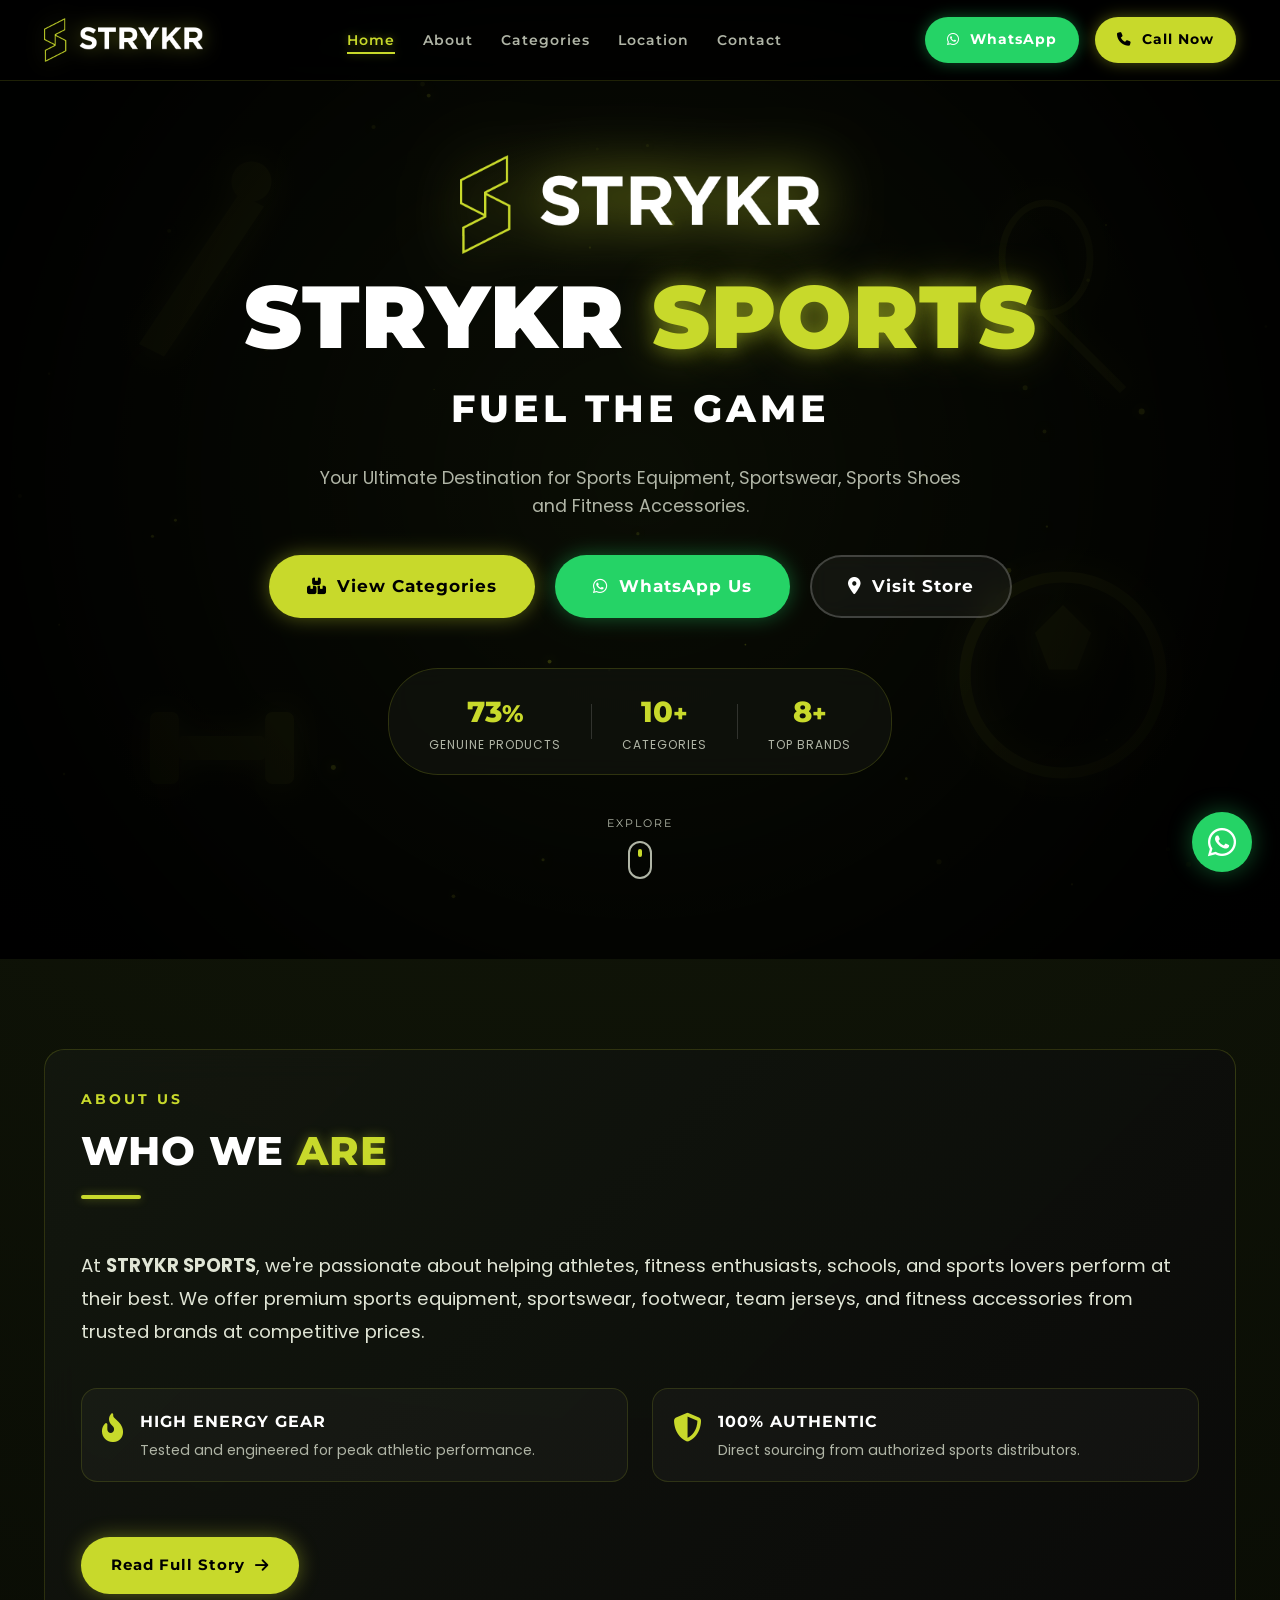
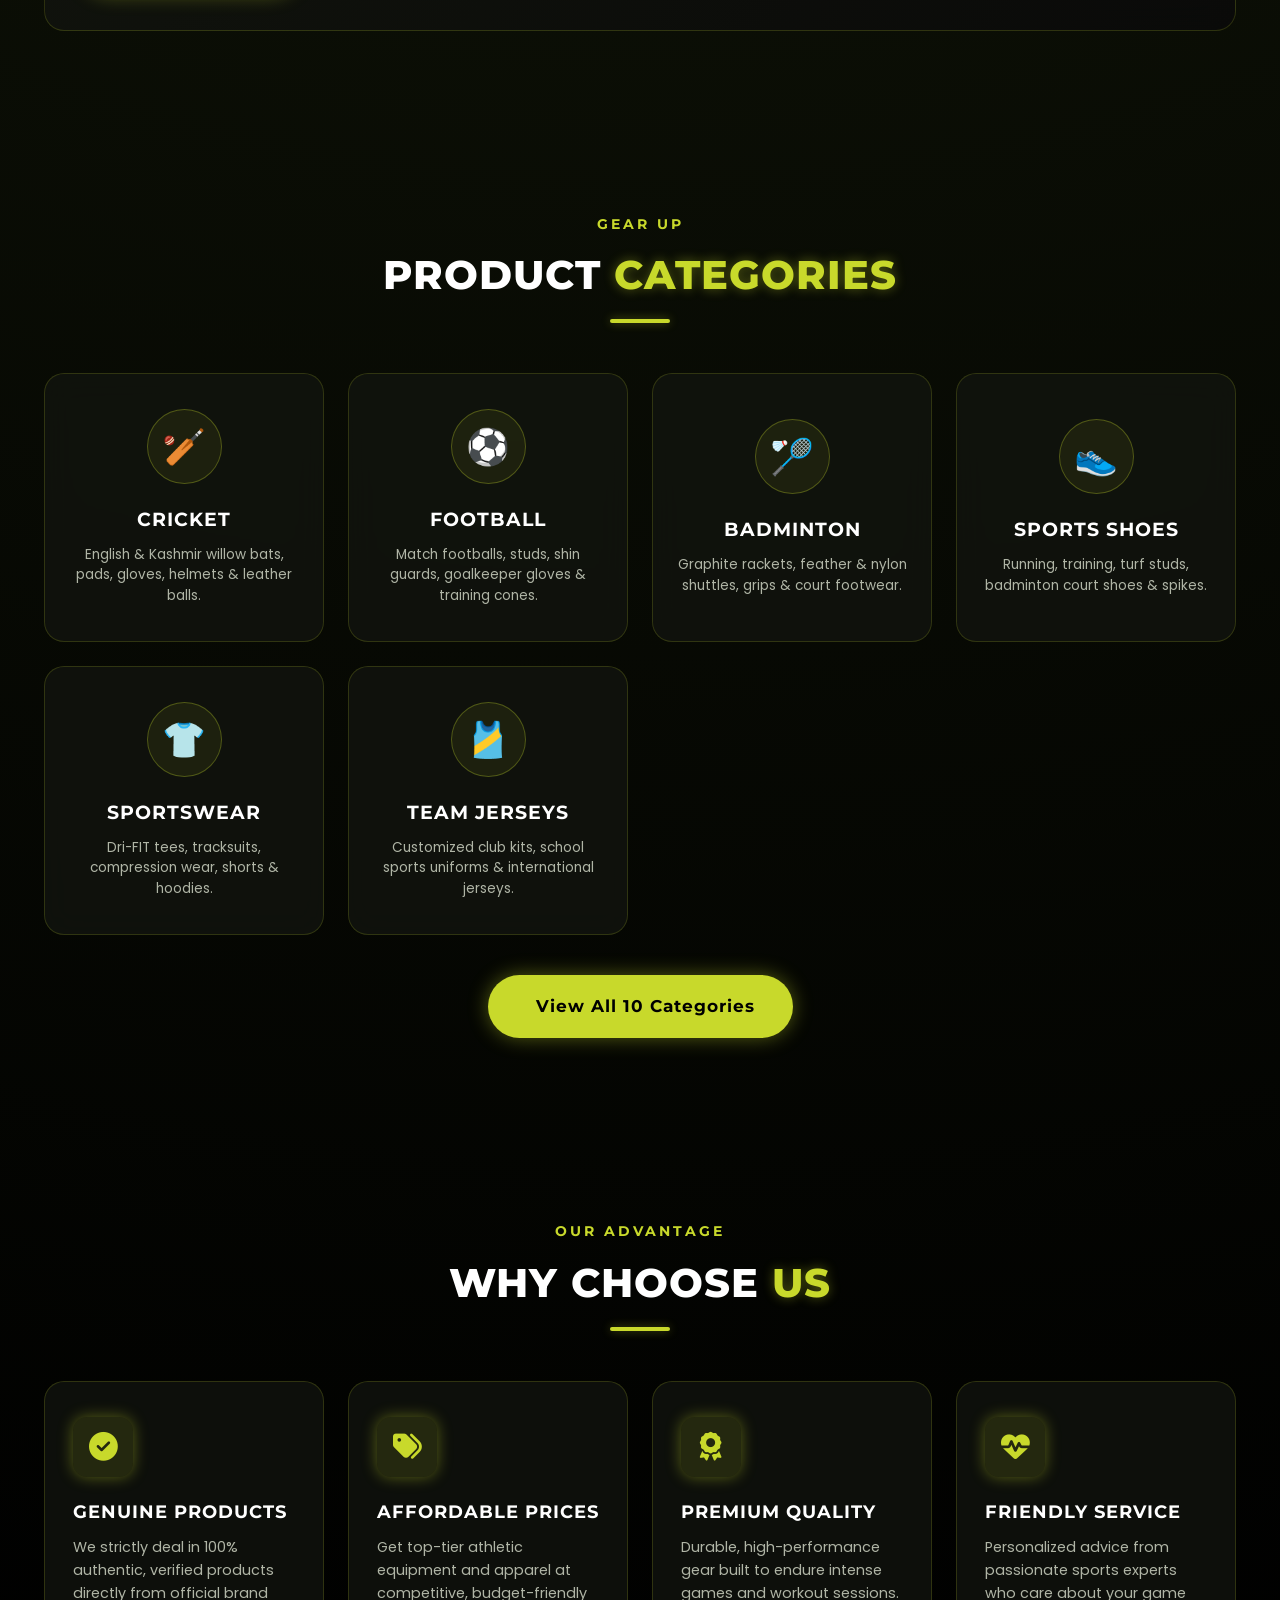
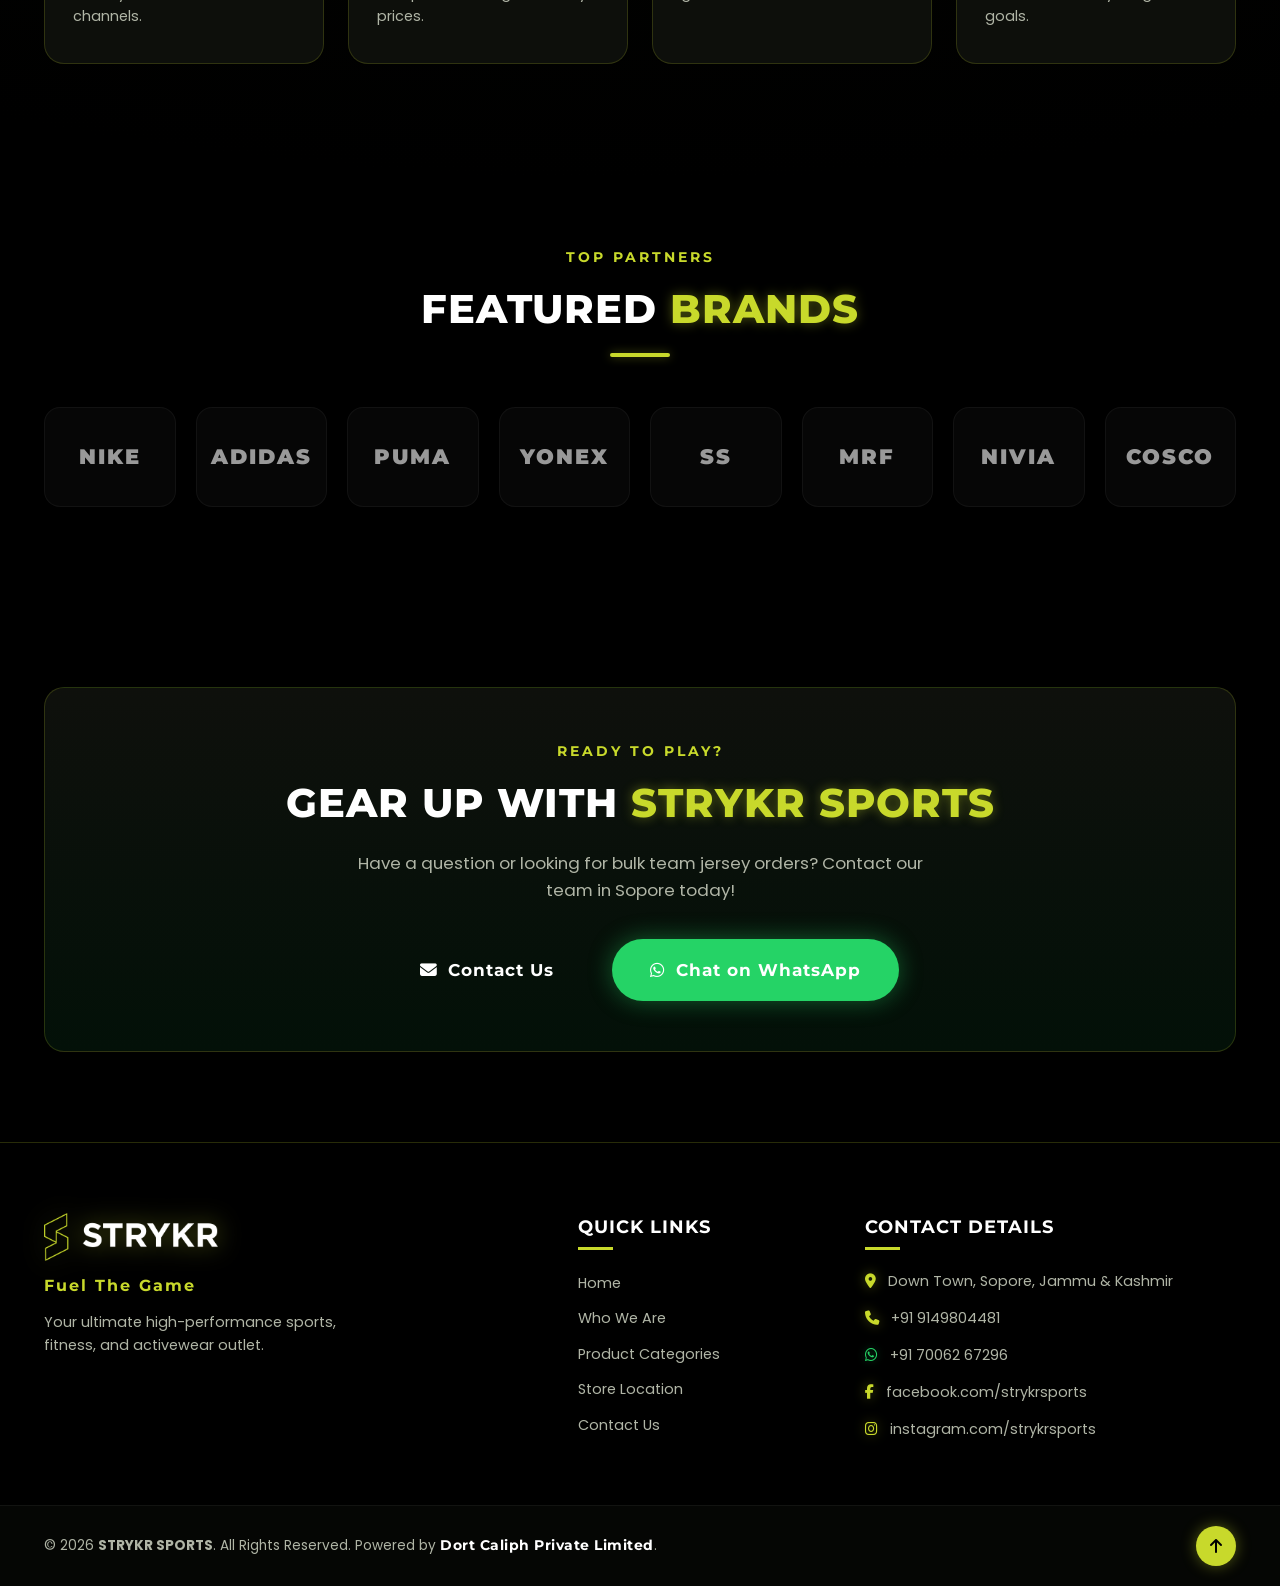
==== index.html @ 0ff59ff0 "Initial commit: STRYKR SPORTS website" ====
<!DOCTYPE html>
<html lang="en">

<head>
    <meta charset="UTF-8">
    <meta name="viewport" content="width=device-width, initial-scale=1.0">
    <title>STRYKR SPORTS Sopore Kashmir | Sports Equipment & Sportswear</title>

    <!-- SEO Meta Tags -->
    <meta name="description"
        content="Shop sports equipment, sportswear, shoes, team jerseys and fitness accessories at STRYKR SPORTS in Sopore, Kashmir. Quality products for every sport and fitness need.">
    <meta name="keywords"
        content="Sports Shop Sopore, Sports Equipment Sopore, Sports Shoes Sopore, Cricket Shop Sopore, Football Shop Sopore, Sportswear Sopore">
    <meta name="author" content="STRYKR SPORTS">
    <meta name="robots" content="index, follow">

    <!-- Favicon -->
    <link rel="icon" type="image/png" href="assets/icon.png">

    <!-- Open Graph / Social Media Meta Tags -->
    <meta property="og:title" content="STRYKR SPORTS | Fuel The Game">
    <meta property="og:description"
        content="Your Ultimate Destination for Sports Equipment, Sportswear, Sports Shoes and Fitness Accessories in Down Town, Sopore.">
    <meta property="og:type" content="website">
    <meta property="og:url" content="https://www.facebook.com/strykrsports">
    <meta property="og:image" content="assets/logo.png">

    <!-- Google Fonts: Montserrat (Gotham alternative) & Orbitron & Poppins -->
    <link rel="preconnect" href="https://fonts.googleapis.com">
    <link rel="preconnect" href="https://fonts.gstatic.com" crossorigin>
    <link
        href="https://fonts.googleapis.com/css2?family=Montserrat:wght@400;600;700;800;900&family=Orbitron:wght@400;600;700;800;900&family=Poppins:wght@300;400;500;600;700&display=swap"
        rel="stylesheet">

    <!-- FontAwesome for Icons -->
    <link rel="stylesheet" href="https://cdnjs.cloudflare.com/ajax/libs/font-awesome/6.4.0/css/all.min.css"
        integrity="sha512-iecdLmaskl7CVkqkXNQ/ZH/XLlvWZOJyj7Yy7tcenmpD1ypASozpmT/E0iPtmFIB46ZmdtAc9eNBvH0H/ZpiBw=="
        crossorigin="anonymous" referrerpolicy="no-referrer" />

    <!-- Stylesheet -->
    <link rel="stylesheet" href="style.css">
</head>

<body>

    <!-- Floating Canvas Background -->
    <canvas id="particleCanvas"></canvas>

    <!-- Header / Navigation -->
    <header class="glass-header" id="header">
        <div class="container header-container">
            <a href="index.html" class="nav-brand">
                <img src="assets/logo.png" alt="STRYKR SPORTS Logo" class="brand-logo-header-img">
            </a>

            <nav class="nav-menu" id="navMenu">
                <ul class="nav-list">
                    <li><a href="index.html" class="nav-link active">Home</a></li>
                    <li><a href="about.html" class="nav-link">About</a></li>
                    <li><a href="categories.html" class="nav-link">Categories</a></li>
                    <li><a href="location.html" class="nav-link">Location</a></li>
                    <li><a href="contact.html" class="nav-link">Contact</a></li>
                </ul>
            </nav>

            <div class="header-actions">
                <a href="https://wa.me/917006267296" target="_blank" rel="noopener noreferrer"
                    class="btn btn-whatsapp-sm btn-header-cta">
                    <i class="fa-brands fa-whatsapp"></i> WhatsApp
                </a>
                <a href="tel:+919149804481" class="btn btn-neon-sm btn-header-cta">
                    <i class="fa-solid fa-phone"></i> Call Now
                </a>
                <button class="hamburger" id="hamburger" aria-label="Toggle Navigation Menu">
                    <span></span>
                    <span></span>
                    <span></span>
                </button>
            </div>
        </div>
    </header>

    <main>
        <!-- 1. HERO SECTION -->
        <section id="hero" class="hero-section">
            <!-- Overlay & Silhouette Background -->
            <div class="hero-overlay"></div>
            <div class="hero-bg-silhouettes">
                <div class="silhouette cricket-silhouette" title="Cricket"></div>
                <div class="silhouette football-silhouette" title="Football"></div>
                <div class="silhouette badminton-silhouette" title="Badminton"></div>
                <div class="silhouette fitness-silhouette" title="Fitness"></div>
            </div>

            <div class="container hero-container">
                <!-- <div class="hero-badge-wrapper fade-up">
                    <span class="badge-coming-soon">
                        <span class="pulse-dot"></span> COMING SOON
                    </span>
                </div> -->

                <!-- Display Large Official Logo in Hero -->
                <div class="hero-logo-box fade-up">
                    <img src="assets/logo.png" alt="STRYKR SPORTS Official Logo" class="hero-brand-logo-img">
                </div>

                <h1 class="hero-title fade-up">
                    STRYKR <span class="neon-glow-text">SPORTS</span>
                </h1>

                <p class="hero-subheading fade-up">Fuel The Game</p>

                <p class="hero-description fade-up">
                    Your Ultimate Destination for Sports Equipment, Sportswear, Sports Shoes and Fitness Accessories.
                </p>

                <div class="hero-buttons fade-up">
                    <a href="categories.html" class="btn btn-neon btn-lg">
                        <i class="fa-solid fa-boxes-stacked"></i> View Categories
                    </a>
                    <a href="https://wa.me/917006267296" target="_blank" rel="noopener noreferrer"
                        class="btn btn-whatsapp btn-lg">
                        <i class="fa-brands fa-whatsapp"></i> WhatsApp Us
                    </a>
                    <a href="location.html" class="btn btn-glass btn-lg">
                        <i class="fa-solid fa-location-dot"></i> Visit Store
                    </a>
                </div>

                <!-- Animated Metrics / Stats Counter -->
                <div class="hero-stats fade-up">
                    <div class="stat-item">
                        <span class="stat-number" data-target="100">0</span><span class="stat-plus">%</span>
                        <span class="stat-label">Genuine Products</span>
                    </div>
                    <div class="stat-divider"></div>
                    <div class="stat-item">
                        <span class="stat-number" data-target="10">0</span><span class="stat-plus">+</span>
                        <span class="stat-label">Categories</span>
                    </div>
                    <div class="stat-divider"></div>
                    <div class="stat-item">
                        <span class="stat-number" data-target="8">0</span><span class="stat-plus">+</span>
                        <span class="stat-label">Top Brands</span>
                    </div>
                </div>

                <a href="#about-preview" class="scroll-indicator" aria-label="Scroll Down">
                    <span class="scroll-text">EXPLORE</span>
                    <div class="mouse">
                        <div class="wheel"></div>
                    </div>
                </a>
            </div>
        </section>

        <!-- 2. ABOUT US PREVIEW -->
        <section id="about-preview" class="section about-section">
            <div class="container">
                <div class="glass-card about-card fade-up">
                    <div class="section-header">
                        <span class="section-subtitle">ABOUT US</span>
                        <h2 class="section-title">Who We <span class="accent-text">Are</span></h2>
                        <div class="title-line"></div>
                    </div>
                    <div class="about-content">
                        <p class="about-text">
                            At <strong>STRYKR SPORTS</strong>, we're passionate about helping athletes, fitness
                            enthusiasts, schools, and sports lovers perform at their best. We offer premium sports
                            equipment, sportswear, footwear, team jerseys, and fitness accessories from trusted brands
                            at competitive prices.
                        </p>
                        <div class="about-highlights">
                            <div class="highlight-box">
                                <i class="fa-solid fa-fire-flame-curved highlight-icon"></i>
                                <div>
                                    <h4>High Energy Gear</h4>
                                    <p>Tested and engineered for peak athletic performance.</p>
                                </div>
                            </div>
                            <div class="highlight-box">
                                <i class="fa-solid fa-shield-halved highlight-icon"></i>
                                <div>
                                    <h4>100% Authentic</h4>
                                    <p>Direct sourcing from authorized sports distributors.</p>
                                </div>
                            </div>
                        </div>

                        <div style="margin-top: 25px; text-align: left;">
                            <a href="about.html" class="btn btn-neon">
                                Read Full Story <i class="fa-solid fa-arrow-right"></i>
                            </a>
                        </div>
                    </div>
                </div>
            </div>
        </section>

        <!-- 3. PRODUCT CATEGORIES PREVIEW -->
        <section id="categories-preview" class="section categories-section">
            <div class="container">
                <div class="section-header center fade-up">
                    <span class="section-subtitle">GEAR UP</span>
                    <h2 class="section-title">Product <span class="accent-text">Categories</span></h2>
                    <div class="title-line center"></div>
                </div>

                <div class="categories-grid">
                    <!-- 1. Cricket -->
                    <a href="categories.html" class="glass-card category-card fade-up">
                        <div class="category-icon-wrapper">
                            <span class="category-emoji">🏏</span>
                        </div>
                        <h3 class="category-title">Cricket</h3>
                        <p class="category-desc">English & Kashmir willow bats, pads, gloves, helmets & leather balls.
                        </p>
                    </a>

                    <!-- 2. Football -->
                    <a href="categories.html" class="glass-card category-card fade-up">
                        <div class="category-icon-wrapper">
                            <span class="category-emoji">⚽</span>
                        </div>
                        <h3 class="category-title">Football</h3>
                        <p class="category-desc">Match footballs, studs, shin guards, goalkeeper gloves & training
                            cones.</p>
                    </a>

                    <!-- 3. Badminton -->
                    <a href="categories.html" class="glass-card category-card fade-up">
                        <div class="category-icon-wrapper">
                            <span class="category-emoji">🏸</span>
                        </div>
                        <h3 class="category-title">Badminton</h3>
                        <p class="category-desc">Graphite rackets, feather & nylon shuttles, grips & court footwear.</p>
                    </a>

                    <!-- 4. Sports Shoes -->
                    <a href="categories.html" class="glass-card category-card fade-up">
                        <div class="category-icon-wrapper">
                            <span class="category-emoji">👟</span>
                        </div>
                        <h3 class="category-title">Sports Shoes</h3>
                        <p class="category-desc">Running, training, turf studs, badminton court shoes & spikes.</p>
                    </a>

                    <!-- 5. Sportswear -->
                    <a href="categories.html" class="glass-card category-card fade-up">
                        <div class="category-icon-wrapper">
                            <span class="category-emoji">👕</span>
                        </div>
                        <h3 class="category-title">Sportswear</h3>
                        <p class="category-desc">Dri-FIT tees, tracksuits, compression wear, shorts & hoodies.</p>
                    </a>

                    <!-- 6. Team Jerseys -->
                    <a href="categories.html" class="glass-card category-card fade-up">
                        <div class="category-icon-wrapper">
                            <span class="category-emoji">🎽</span>
                        </div>
                        <h3 class="category-title">Team Jerseys</h3>
                        <p class="category-desc">Customized club kits, school sports uniforms & international jerseys.
                        </p>
                    </a>
                </div>

                <div style="text-align: center; margin-top: 40px;" class="fade-up">
                    <a href="categories.html" class="btn btn-neon btn-lg">
                        <i class="fa-solid fa-grid-2"></i> View All 10 Categories
                    </a>
                </div>
            </div>
        </section>

        <!-- 4. WHY CHOOSE US -->
        <section id="why-us" class="section why-us-section">
            <div class="container">
                <div class="section-header center fade-up">
                    <span class="section-subtitle">OUR ADVANTAGE</span>
                    <h2 class="section-title">Why Choose <span class="accent-text">Us</span></h2>
                    <div class="title-line center"></div>
                </div>

                <div class="why-grid">
                    <!-- Card 1 -->
                    <div class="glass-card why-card fade-up">
                        <div class="why-icon-box">
                            <i class="fa-solid fa-circle-check"></i>
                        </div>
                        <h3 class="why-title">Genuine Products</h3>
                        <p class="why-desc">We strictly deal in 100% authentic, verified products directly from official
                            brand channels.</p>
                    </div>

                    <!-- Card 2 -->
                    <div class="glass-card why-card fade-up">
                        <div class="why-icon-box">
                            <i class="fa-solid fa-tags"></i>
                        </div>
                        <h3 class="why-title">Affordable Prices</h3>
                        <p class="why-desc">Get top-tier athletic equipment and apparel at competitive, budget-friendly
                            prices.</p>
                    </div>

                    <!-- Card 3 -->
                    <div class="glass-card why-card fade-up">
                        <div class="why-icon-box">
                            <i class="fa-solid fa-award"></i>
                        </div>
                        <h3 class="why-title">Premium Quality</h3>
                        <p class="why-desc">Durable, high-performance gear built to endure intense games and workout
                            sessions.</p>
                    </div>

                    <!-- Card 4 -->
                    <div class="glass-card why-card fade-up">
                        <div class="why-icon-box">
                            <i class="fa-solid fa-heart-pulse"></i>
                        </div>
                        <h3 class="why-title">Friendly Service</h3>
                        <p class="why-desc">Personalized advice from passionate sports experts who care about your game
                            goals.</p>
                    </div>
                </div>
            </div>
        </section>

        <!-- 5. FEATURED BRANDS -->
        <section id="brands" class="section brands-section">
            <div class="container">
                <div class="section-header center fade-up">
                    <span class="section-subtitle">TOP PARTNERS</span>
                    <h2 class="section-title">Featured <span class="accent-text">Brands</span></h2>
                    <div class="title-line center"></div>
                </div>

                <div class="brands-grid fade-up">
                    <div class="brand-item" title="Nike"><span class="brand-name-text">NIKE</span></div>
                    <div class="brand-item" title="Adidas"><span class="brand-name-text">ADIDAS</span></div>
                    <div class="brand-item" title="Puma"><span class="brand-name-text">PUMA</span></div>
                    <div class="brand-item" title="Yonex"><span class="brand-name-text">YONEX</span></div>
                    <div class="brand-item" title="SS Cricket"><span class="brand-name-text">SS</span></div>
                    <div class="brand-item" title="MRF"><span class="brand-name-text">MRF</span></div>
                    <div class="brand-item" title="Nivia"><span class="brand-name-text">NIVIA</span></div>
                    <div class="brand-item" title="Cosco"><span class="brand-name-text">COSCO</span></div>
                </div>
            </div>
        </section>

        <!-- CTA BANNER -->
        <section class="section cta-section">
            <div class="container">
                <div class="glass-card social-card center fade-up">
                    <span class="section-subtitle">READY TO PLAY?</span>
                    <h2 class="section-title">Gear Up With <span class="accent-text">STRYKR SPORTS</span></h2>
                    <p class="social-text">Have a question or looking for bulk team jersey orders? Contact our team in
                        Sopore today!</p>

                    <div class="social-btn-group">
                        <a href="contact.html" class="btn btn-neon-lg btn-lg">
                            <i class="fa-solid fa-envelope"></i> Contact Us
                        </a>
                        <a href="https://wa.me/917006267296" target="_blank" rel="noopener noreferrer"
                            class="btn btn-whatsapp-lg">
                            <i class="fa-brands fa-whatsapp"></i> Chat on WhatsApp
                        </a>
                    </div>
                </div>
            </div>
        </section>
    </main>

    <!-- Floating WhatsApp Widget Button -->
    <a href="https://wa.me/917006267296" target="_blank" rel="noopener noreferrer" class="whatsapp-float-btn"
        title="Chat on WhatsApp">
        <i class="fa-brands fa-whatsapp"></i>
        <span class="whatsapp-tooltip">Chat with us</span>
    </a>

    <!-- FOOTER -->
    <footer class="footer">
        <div class="container footer-container">
            <div class="footer-brand-col">
                <a href="index.html" class="footer-logo">
                    <img src="assets/logo.png" alt="STRYKR SPORTS Logo" class="brand-logo-footer-img">
                </a>
                <p class="footer-tagline">Fuel The Game</p>
                <p class="footer-desc">Your ultimate high-performance sports, fitness, and activewear outlet.
                </p>
            </div>

            <div class="footer-links-col">
                <h4 class="footer-heading">Quick Links</h4>
                <ul class="footer-links">
                    <li><a href="index.html">Home</a></li>
                    <li><a href="about.html">Who We Are</a></li>
                    <li><a href="categories.html">Product Categories</a></li>
                    <li><a href="location.html">Store Location</a></li>
                    <li><a href="contact.html">Contact Us</a></li>
                </ul>
            </div>

            <div class="footer-contact-col">
                <h4 class="footer-heading">Contact Details</h4>
                <ul class="footer-contact-list">
                    <li>
                        <i class="fa-solid fa-location-dot accent-text"></i>
                        <a href="https://www.google.com/maps/place/Strykr+Sports+Sopore/@34.2820489,74.4630497,17z"
                            target="_blank" rel="noopener noreferrer">Down Town, Sopore, Jammu & Kashmir</a>
                    </li>
                    <li>
                        <i class="fa-solid fa-phone accent-text"></i>
                        <a href="tel:+919149804481">+91 9149804481</a>
                    </li>
                    <li>
                        <i class="fa-brands fa-whatsapp whatsapp-icon-color"></i>
                        <a href="https://wa.me/917006267296" target="_blank" rel="noopener noreferrer">+91 70062
                            67296</a>
                    </li>
                    <li>
                        <i class="fa-brands fa-facebook-f accent-text"></i>
                        <a href="https://www.facebook.com/strykrsports" target="_blank"
                            rel="noopener noreferrer">facebook.com/strykrsports</a>
                    </li>
                    <li>
                        <i class="fa-brands fa-instagram accent-text"></i>
                        <a href="https://www.instagram.com/strykrsports/" target="_blank"
                            rel="noopener noreferrer">instagram.com/strykrsports</a>
                    </li>
                </ul>
            </div>
        </div>

        <div class="footer-bottom">
            <div class="container footer-bottom-container">
                <p>&copy; 2026 <strong>STRYKR SPORTS</strong>. All Rights Reserved. Powered by <span
                        class="powered-by-text">Dort Caliph Private Limited</span>.</p>
                <a href="#hero" class="back-to-top" aria-label="Back to top">
                    <i class="fa-solid fa-arrow-up"></i>
                </a>
            </div>
        </div>
    </footer>

    <!-- JavaScript File -->
    <script src="script.js"></script>
</body>

</html>
---- style.css ----
/* ==========================================================================
   STRYKR SPORTS - Main Stylesheet
   Color Palette:
   Primary: #000000 (Deep Dark)
   Accent: #C8D92B (High-Octane Neon Green)
   Secondary: #FFFFFF (Pure White)
   WhatsApp Accent: #25D366
   Typography: Gotham / Montserrat (Primary Headings & Display), Poppins (Body)
   ========================================================================== */

:root {
    --bg-primary: #000000;
    --bg-dark-alt: #0b0d09;
    --bg-card: rgba(18, 20, 15, 0.75);
    --bg-card-hover: rgba(28, 32, 22, 0.85);
    
    --neon-accent: #C8D92B;
    --neon-accent-hover: #d7e838;
    --neon-glow: rgba(200, 217, 43, 0.4);
    --neon-glow-strong: rgba(200, 217, 43, 0.8);
    
    --whatsapp-green: #25D366;
    --whatsapp-glow: rgba(37, 211, 102, 0.4);
    
    --text-light: #FFFFFF;
    --text-muted: #B0B5A6;
    --text-dark: #000000;
    
    --font-heading: 'Gotham', 'Montserrat', 'Orbitron', sans-serif;
    --font-body: 'Poppins', 'Montserrat', sans-serif;
    
    --border-glass: rgba(200, 217, 43, 0.18);
    --border-glass-hover: rgba(200, 217, 43, 0.5);
    
    --transition-fast: 0.25s cubic-bezier(0.4, 0, 0.2, 1);
    --transition-normal: 0.4s cubic-bezier(0.16, 1, 0.3, 1);
}

/* Base Resets */
*, *::before, *::after {
    box-sizing: border-box;
    margin: 0;
    padding: 0;
}

html {
    scroll-behavior: smooth;
    font-size: 16px;
    background-color: var(--bg-primary);
    color: var(--text-light);
    font-family: var(--font-body);
}

body {
    overflow-x: hidden;
    position: relative;
    background: radial-gradient(circle at 50% 0%, #151b0a 0%, #000000 70%);
    min-height: 100vh;
    line-height: 1.6;
}

/* Typography Utilities */
h1, h2, h3, h4, h5, h6 {
    font-family: var(--font-heading);
    letter-spacing: 1px;
    text-transform: uppercase;
}

a {
    color: inherit;
    text-decoration: none;
    transition: var(--transition-fast);
}

ul {
    list-style: none;
}

/* Custom Scrollbar */
::-webkit-scrollbar {
    width: 8px;
}
::-webkit-scrollbar-track {
    background: #000000;
}
::-webkit-scrollbar-thumb {
    background: var(--neon-accent);
    border-radius: 4px;
    box-shadow: 0 0 10px var(--neon-glow);
}

/* Floating Canvas */
#particleCanvas {
    position: fixed;
    top: 0;
    left: 0;
    width: 100vw;
    height: 100vh;
    pointer-events: none;
    z-index: 1;
    opacity: 0.6;
}

/* Preloader */
.preloader {
    position: fixed;
    top: 0;
    left: 0;
    width: 100%;
    height: 100%;
    background-color: #000000;
    display: flex;
    justify-content: center;
    align-items: center;
    z-index: 9999;
    transition: opacity 0.6s ease, visibility 0.6s ease;
}
.preloader.hidden {
    opacity: 0;
    visibility: hidden;
}
.preloader-content {
    text-align: center;
    display: flex;
    flex-direction: column;
    align-items: center;
}
.preloader-logo-wrapper {
    position: relative;
    width: 90px;
    height: 90px;
    margin-bottom: 20px;
    display: flex;
    align-items: center;
    justify-content: center;
}
.brand-logo-img {
    width: 60px;
    height: 60px;
    animation: pulseLogo 1.5s infinite alternate;
}
.glow-ring {
    position: absolute;
    top: -10px;
    left: -10px;
    right: -10px;
    bottom: -10px;
    border: 2px solid var(--neon-accent);
    border-radius: 50%;
    box-shadow: 0 0 25px var(--neon-glow);
    animation: spinRing 4s linear infinite;
}
.preloader-title {
    font-family: var(--font-heading);
    font-size: 1.8rem;
    font-weight: 800;
    color: var(--text-light);
    letter-spacing: 3px;
}
.loading-bar {
    width: 180px;
    height: 4px;
    background: rgba(255, 255, 255, 0.1);
    border-radius: 2px;
    margin: 15px 0;
    overflow: hidden;
}
.loading-progress {
    width: 0%;
    height: 100%;
    background: var(--neon-accent);
    box-shadow: 0 0 10px var(--neon-glow);
    animation: fillProgress 1.5s ease-in-out forwards;
}
.preloader-tagline {
    font-family: var(--font-heading);
    font-size: 0.85rem;
    color: var(--neon-accent);
    letter-spacing: 4px;
}

@keyframes spinRing {
    100% { transform: rotate(360deg); }
}
@keyframes pulseLogo {
    0% { transform: scale(0.95); filter: drop-shadow(0 0 5px var(--neon-glow)); }
    100% { transform: scale(1.05); filter: drop-shadow(0 0 20px var(--neon-glow-strong)); }
}
@keyframes fillProgress {
    0% { width: 0%; }
    100% { width: 100%; }
}

/* Layout Container */
.container {
    width: 100%;
    max-width: 1240px;
    margin: 0 auto;
    padding: 0 24px;
}

/* Glassmorphism Card Style */
.glass-card {
    background: var(--bg-card);
    backdrop-filter: blur(16px);
    -webkit-backdrop-filter: blur(16px);
    border: 1px solid var(--border-glass);
    border-radius: 20px;
    padding: 36px;
    position: relative;
    overflow: hidden;
    transition: var(--transition-normal);
}
.glass-card:hover {
    border-color: var(--border-glass-hover);
    box-shadow: 0 10px 35px rgba(200, 217, 43, 0.15);
}

/* Section Common Styles */
.section {
    padding: 90px 0;
    position: relative;
    z-index: 2;
}

.section-header {
    margin-bottom: 50px;
}
.section-header.center {
    text-align: center;
}

.section-subtitle {
    font-family: var(--font-heading);
    font-size: 0.85rem;
    color: var(--neon-accent);
    letter-spacing: 3px;
    font-weight: 700;
    display: inline-block;
    margin-bottom: 8px;
}

.section-title {
    font-size: 2.5rem;
    font-weight: 800;
    color: var(--text-light);
}

.accent-text {
    color: var(--neon-accent);
    text-shadow: 0 0 12px var(--neon-glow);
}

.title-line {
    width: 60px;
    height: 4px;
    background: var(--neon-accent);
    box-shadow: 0 0 10px var(--neon-glow);
    margin-top: 12px;
    border-radius: 2px;
}
.title-line.center {
    margin-left: auto;
    margin-right: auto;
}

/* MULTI-PAGE INNER BANNER HEADER */
.page-banner {
    position: relative;
    padding-top: 150px;
    padding-bottom: 70px;
    text-align: center;
    background: radial-gradient(circle at 50% 30%, rgba(200, 217, 43, 0.12) 0%, rgba(0, 0, 0, 0.95) 75%);
    border-bottom: 1px solid rgba(200, 217, 43, 0.15);
    z-index: 2;
}
.page-banner-subtitle {
    font-family: var(--font-heading);
    font-size: 0.85rem;
    color: var(--neon-accent);
    letter-spacing: 3px;
    font-weight: 700;
    margin-bottom: 8px;
}
.page-banner-title {
    font-size: clamp(2.2rem, 5vw, 3.8rem);
    font-weight: 900;
    color: #FFFFFF;
    letter-spacing: 2px;
    margin-bottom: 15px;
}
.breadcrumb {
    display: flex;
    align-items: center;
    justify-content: center;
    gap: 10px;
    font-family: var(--font-heading);
    font-size: 0.85rem;
    color: var(--text-muted);
}
.breadcrumb a {
    color: var(--text-muted);
}
.breadcrumb a:hover {
    color: var(--neon-accent);
}
.breadcrumb span.current {
    color: var(--neon-accent);
    font-weight: 700;
}

/* Buttons System */
.btn {
    display: inline-flex;
    align-items: center;
    justify-content: center;
    gap: 10px;
    padding: 14px 28px;
    border-radius: 50px;
    font-family: var(--font-heading);
    font-size: 0.95rem;
    font-weight: 700;
    letter-spacing: 1px;
    cursor: pointer;
    transition: var(--transition-normal);
    border: 2px solid transparent;
}

.btn-neon {
    background-color: var(--neon-accent);
    color: var(--text-dark);
    box-shadow: 0 0 20px var(--neon-glow);
}
.btn-neon:hover {
    background-color: var(--neon-accent-hover);
    transform: translateY(-3px) scale(1.02);
    box-shadow: 0 0 30px var(--neon-glow-strong);
    color: var(--text-dark);
}

.btn-neon-sm {
    padding: 10px 20px;
    font-size: 0.85rem;
    background-color: var(--neon-accent);
    color: var(--text-dark);
    box-shadow: 0 0 15px var(--neon-glow);
}
.btn-neon-sm:hover {
    transform: translateY(-2px);
    box-shadow: 0 0 22px var(--neon-glow-strong);
}

.btn-glass {
    background: rgba(255, 255, 255, 0.05);
    border-color: rgba(255, 255, 255, 0.2);
    color: var(--text-light);
    backdrop-filter: blur(10px);
}
.btn-glass:hover {
    background: rgba(200, 217, 43, 0.15);
    border-color: var(--neon-accent);
    color: var(--neon-accent);
    transform: translateY(-3px);
    box-shadow: 0 0 20px var(--neon-glow);
}

/* WhatsApp Buttons */
.btn-whatsapp {
    background-color: var(--whatsapp-green);
    color: #FFFFFF;
    box-shadow: 0 0 20px var(--whatsapp-glow);
}
.btn-whatsapp:hover {
    background-color: #20bd5a;
    transform: translateY(-3px) scale(1.02);
    box-shadow: 0 0 30px rgba(37, 211, 102, 0.8);
    color: #FFFFFF;
}

.btn-whatsapp-sm {
    padding: 10px 20px;
    font-size: 0.85rem;
    background-color: var(--whatsapp-green);
    color: #FFFFFF;
    box-shadow: 0 0 15px var(--whatsapp-glow);
}
.btn-whatsapp-sm:hover {
    transform: translateY(-2px);
    box-shadow: 0 0 25px rgba(37, 211, 102, 0.8);
}

.btn-whatsapp-lg {
    padding: 16px 36px;
    font-size: 1.05rem;
    background-color: var(--whatsapp-green);
    color: #FFFFFF;
    box-shadow: 0 0 25px var(--whatsapp-glow);
    border-radius: 50px;
}
.btn-whatsapp-lg:hover {
    background-color: #20bd5a;
    transform: translateY(-4px) scale(1.02);
    box-shadow: 0 0 35px rgba(37, 211, 102, 0.85);
}

/* Facebook & Instagram Buttons */
.btn-facebook {
    background: #1877F2;
    color: #FFFFFF;
    box-shadow: 0 0 15px rgba(24, 119, 242, 0.4);
}
.btn-facebook:hover {
    background: #166fe5;
    transform: translateY(-3px);
    box-shadow: 0 0 25px rgba(24, 119, 242, 0.7);
}

.btn-facebook-lg {
    padding: 16px 36px;
    font-size: 1.05rem;
    background: #1877F2;
    color: #FFFFFF;
    box-shadow: 0 0 25px rgba(24, 119, 242, 0.5);
    border-radius: 50px;
}
.btn-facebook-lg:hover {
    background: #166fe5;
    transform: translateY(-4px) scale(1.02);
    box-shadow: 0 0 35px rgba(24, 119, 242, 0.8);
}

.btn-instagram {
    background: linear-gradient(45deg, #f09433 0%, #e6683c 25%, #dc2743 50%, #cc2366 75%, #bc1888 100%);
    color: #FFFFFF;
    box-shadow: 0 0 15px rgba(220, 39, 67, 0.4);
}
.btn-instagram:hover {
    transform: translateY(-3px);
    box-shadow: 0 0 25px rgba(220, 39, 67, 0.75);
}

.btn-instagram-lg {
    padding: 16px 36px;
    font-size: 1.05rem;
    background: linear-gradient(45deg, #f09433 0%, #e6683c 25%, #dc2743 50%, #cc2366 75%, #bc1888 100%);
    color: #FFFFFF;
    box-shadow: 0 0 25px rgba(220, 39, 67, 0.5);
    border-radius: 50px;
}
.btn-instagram-lg:hover {
    transform: translateY(-4px) scale(1.02);
    box-shadow: 0 0 35px rgba(220, 39, 67, 0.85);
}

.social-btn-group {
    display: flex;
    gap: 20px;
    justify-content: center;
    flex-wrap: wrap;
}

.btn-lg {
    padding: 16px 36px;
    font-size: 1.05rem;
}

/* Floating WhatsApp Widget Button */
.whatsapp-float-btn {
    position: fixed;
    bottom: 28px;
    right: 28px;
    width: 60px;
    height: 60px;
    background-color: var(--whatsapp-green);
    color: #FFFFFF;
    border-radius: 50%;
    display: flex;
    align-items: center;
    justify-content: center;
    font-size: 2rem;
    z-index: 999;
    box-shadow: 0 0 25px var(--whatsapp-glow);
    transition: var(--transition-normal);
}
.whatsapp-float-btn:hover {
    transform: scale(1.1) translateY(-4px);
    box-shadow: 0 0 35px rgba(37, 211, 102, 0.9);
}

.whatsapp-tooltip {
    position: absolute;
    right: 70px;
    background: rgba(0, 0, 0, 0.85);
    color: #FFFFFF;
    padding: 6px 14px;
    border-radius: 20px;
    font-size: 0.8rem;
    font-family: var(--font-heading);
    white-space: nowrap;
    border: 1px solid var(--whatsapp-green);
    opacity: 0;
    pointer-events: none;
    transition: var(--transition-fast);
}
.whatsapp-float-btn:hover .whatsapp-tooltip {
    opacity: 1;
}

/* HEADER & NAV */
.glass-header {
    position: fixed;
    top: 0;
    left: 0;
    width: 100%;
    z-index: 1000;
    background: rgba(0, 0, 0, 0.7);
    backdrop-filter: blur(20px);
    -webkit-backdrop-filter: blur(20px);
    border-bottom: 1px solid rgba(200, 217, 43, 0.15);
    transition: var(--transition-fast);
}

.header-container {
    display: flex;
    justify-content: space-between;
    align-items: center;
    height: 80px;
}

.nav-brand {
    display: flex;
    align-items: center;
}
.brand-logo-header-img {
    height: 44px;
    width: auto;
    filter: drop-shadow(0 0 10px var(--neon-glow));
    transition: var(--transition-fast);
}
.brand-logo-header-img:hover {
    filter: drop-shadow(0 0 18px var(--neon-glow-strong));
    transform: scale(1.03);
}

.nav-list {
    display: flex;
    gap: 28px;
}

.nav-link {
    font-family: var(--font-heading);
    font-size: 0.85rem;
    font-weight: 600;
    color: var(--text-muted);
    letter-spacing: 1px;
    position: relative;
    padding: 6px 0;
}
.nav-link:hover, .nav-link.active {
    color: var(--neon-accent);
    text-shadow: 0 0 8px var(--neon-glow);
}
.nav-link::after {
    content: '';
    position: absolute;
    bottom: 0;
    left: 0;
    width: 0%;
    height: 2px;
    background: var(--neon-accent);
    box-shadow: 0 0 8px var(--neon-glow);
    transition: var(--transition-fast);
}
.nav-link:hover::after, .nav-link.active::after {
    width: 100%;
}

.header-actions {
    display: flex;
    align-items: center;
    gap: 16px;
}

.hamburger {
    display: none;
    flex-direction: column;
    justify-content: space-between;
    width: 30px;
    height: 20px;
    background: transparent;
    border: none;
    cursor: pointer;
}
.hamburger span {
    width: 100%;
    height: 3px;
    background-color: var(--text-light);
    border-radius: 2px;
    transition: var(--transition-fast);
}
.hamburger.active span:nth-child(1) {
    transform: translateY(8px) rotate(45deg);
    background-color: var(--neon-accent);
}
.hamburger.active span:nth-child(2) {
    opacity: 0;
}
.hamburger.active span:nth-child(3) {
    transform: translateY(-9px) rotate(-45deg);
    background-color: var(--neon-accent);
}

/* 1. HERO SECTION (HOME PAGE) */
.hero-section {
    position: relative;
    min-height: 100vh;
    padding-top: 130px;
    padding-bottom: 80px;
    display: flex;
    align-items: center;
    justify-content: center;
    overflow: hidden;
    text-align: center;
}

.hero-overlay {
    position: absolute;
    top: 0;
    left: 0;
    width: 100%;
    height: 100%;
    background: radial-gradient(circle at center, rgba(0, 0, 0, 0.4) 0%, rgba(0, 0, 0, 0.95) 85%);
    z-index: 2;
}

/* Hero Silhouette Background Visuals */
.hero-bg-silhouettes {
    position: absolute;
    top: 0;
    left: 0;
    width: 100%;
    height: 100%;
    z-index: 1;
    opacity: 0.18;
    pointer-events: none;
}

.silhouette {
    position: absolute;
    background-repeat: no-repeat;
    background-size: contain;
    filter: drop-shadow(0 0 15px var(--neon-accent));
}

.cricket-silhouette {
    top: 15%;
    left: 5%;
    width: 250px;
    height: 250px;
    background-image: url("data:image/svg+xml,%3Csvg xmlns='http://www.w3.org/2000/svg' viewBox='0 0 100 100' fill='%23C8D92B'%3E%3Cpath d='M30,80 L70,20 L80,25 L40,85 Z'/%3E%3Ccircle cx='75' cy='15' r='8'/%3E%3C/svg%3E");
    animation: floatSlow 8s ease-in-out infinite alternate;
}

.football-silhouette {
    bottom: 15%;
    right: 6%;
    width: 280px;
    height: 280px;
    background-image: url("data:image/svg+xml,%3Csvg xmlns='http://www.w3.org/2000/svg' viewBox='0 0 100 100' fill='%23C8D92B'%3E%3Ccircle cx='50' cy='50' r='35' stroke='%23C8D92B' stroke-width='4' fill='none'/%3E%3Cpolygon points='50,25 60,35 55,48 45,48 40,35'/%3E%3C/svg%3E");
    animation: floatSlow 10s ease-in-out infinite alternate-reverse;
}

.badminton-silhouette {
    top: 20%;
    right: 8%;
    width: 220px;
    height: 220px;
    background-image: url("data:image/svg+xml,%3Csvg xmlns='http://www.w3.org/2000/svg' viewBox='0 0 100 100' fill='%23C8D92B'%3E%3Cellipse cx='40' cy='30' rx='20' ry='25' fill='none' stroke='%23C8D92B' stroke-width='3'/%3E%3Cline x1='40' y1='55' x2='75' y2='90' stroke='%23C8D92B' stroke-width='4'/%3E%3C/svg%3E");
    animation: floatSlow 9s ease-in-out infinite alternate;
}

.fitness-silhouette {
    bottom: 12%;
    left: 8%;
    width: 240px;
    height: 240px;
    background-image: url("data:image/svg+xml,%3Csvg xmlns='http://www.w3.org/2000/svg' viewBox='0 0 100 100' fill='%23C8D92B'%3E%3Crect x='20' y='45' width='12' height='30' rx='3'/%3E%3Crect x='68' y='45' width='12' height='30' rx='3'/%3E%3Crect x='32' y='55' width='36' height='10' rx='2'/%3E%3C/svg%3E");
    animation: floatSlow 7s ease-in-out infinite alternate-reverse;
}

@keyframes floatSlow {
    0% { transform: translateY(0px) rotate(0deg); }
    100% { transform: translateY(-20px) rotate(5deg); }
}

.hero-container {
    position: relative;
    z-index: 3;
    display: flex;
    flex-direction: column;
    align-items: center;
}

.badge-coming-soon {
    display: inline-flex;
    align-items: center;
    gap: 8px;
    padding: 8px 20px;
    background: rgba(200, 217, 43, 0.12);
    border: 1px solid var(--neon-accent);
    border-radius: 50px;
    color: var(--neon-accent);
    font-family: var(--font-heading);
    font-size: 0.8rem;
    font-weight: 700;
    letter-spacing: 2px;
    box-shadow: 0 0 20px var(--neon-glow);
}

.pulse-dot {
    width: 8px;
    height: 8px;
    background: var(--neon-accent);
    border-radius: 50%;
    box-shadow: 0 0 10px var(--neon-accent);
    animation: blinkDot 1.2s infinite;
}

@keyframes blinkDot {
    0%, 100% { opacity: 1; transform: scale(1); }
    50% { opacity: 0.3; transform: scale(0.7); }
}

.hero-logo-box {
    margin: 25px 0 15px;
    display: flex;
    align-items: center;
    justify-content: center;
    max-width: 360px;
    width: 90%;
}
.hero-brand-logo-img {
    width: 100%;
    height: auto;
    filter: drop-shadow(0 0 30px var(--neon-glow-strong));
    animation: floatSlow 5s ease-in-out infinite alternate;
}

.hero-title {
    font-size: clamp(2.8rem, 7vw, 5.5rem);
    font-weight: 900;
    line-height: 1.1;
    margin-bottom: 12px;
}

.neon-glow-text {
    color: var(--neon-accent);
    text-shadow: 0 0 20px var(--neon-glow), 0 0 40px var(--neon-glow);
}

.hero-subheading {
    font-family: var(--font-heading);
    font-size: clamp(1.4rem, 3.5vw, 2.4rem);
    font-weight: 800;
    color: #FFFFFF;
    letter-spacing: 4px;
    text-transform: uppercase;
    margin-bottom: 24px;
}

.hero-description {
    font-size: 1.1rem;
    color: var(--text-muted);
    max-width: 680px;
    margin: 0 auto 35px;
    font-weight: 400;
}

.hero-buttons {
    display: flex;
    gap: 20px;
    flex-wrap: wrap;
    justify-content: center;
    margin-bottom: 50px;
}

.hero-stats {
    display: flex;
    align-items: center;
    justify-content: center;
    gap: 30px;
    background: rgba(18, 20, 15, 0.7);
    border: 1px solid var(--border-glass);
    backdrop-filter: blur(12px);
    padding: 20px 40px;
    border-radius: 50px;
    margin-bottom: 40px;
}
.stat-item {
    text-align: center;
}
.stat-number {
    font-family: var(--font-heading);
    font-size: 1.8rem;
    font-weight: 800;
    color: var(--neon-accent);
}
.stat-plus {
    font-family: var(--font-heading);
    font-size: 1.5rem;
    font-weight: 800;
    color: var(--neon-accent);
}
.stat-label {
    display: block;
    font-size: 0.75rem;
    color: var(--text-muted);
    text-transform: uppercase;
    letter-spacing: 1px;
}
.stat-divider {
    width: 1px;
    height: 35px;
    background: rgba(255, 255, 255, 0.15);
}

/* Scroll Indicator */
.scroll-indicator {
    display: flex;
    flex-direction: column;
    align-items: center;
    gap: 8px;
    color: var(--text-muted);
    transition: var(--transition-fast);
}
.scroll-indicator:hover {
    color: var(--neon-accent);
}
.scroll-text {
    font-family: var(--font-heading);
    font-size: 0.7rem;
    letter-spacing: 2px;
}
.mouse {
    width: 24px;
    height: 38px;
    border: 2px solid var(--text-muted);
    border-radius: 12px;
    display: flex;
    justify-content: center;
    padding-top: 6px;
}
.scroll-indicator:hover .mouse {
    border-color: var(--neon-accent);
    box-shadow: 0 0 10px var(--neon-glow);
}
.wheel {
    width: 4px;
    height: 8px;
    background-color: var(--neon-accent);
    border-radius: 2px;
    animation: scrollWheel 1.5s infinite;
}

@keyframes scrollWheel {
    0% { transform: translateY(0); opacity: 1; }
    100% { transform: translateY(12px); opacity: 0; }
}

/* 2. ABOUT STRYKR SPORTS */
.about-card {
    background: linear-gradient(135deg, rgba(20, 24, 16, 0.85) 0%, rgba(10, 10, 10, 0.9) 100%);
}

.about-content {
    display: flex;
    flex-direction: column;
    gap: 30px;
}

.about-text {
    font-size: 1.15rem;
    line-height: 1.8;
    color: #E0E5D5;
}

.about-highlights {
    display: grid;
    grid-template-columns: repeat(auto-fit, minmax(280px, 1fr));
    gap: 24px;
    margin-top: 10px;
}

.highlight-box {
    display: flex;
    align-items: flex-start;
    gap: 16px;
    padding: 20px;
    background: rgba(255, 255, 255, 0.03);
    border: 1px solid rgba(200, 217, 43, 0.15);
    border-radius: 16px;
    transition: var(--transition-fast);
}
.highlight-box:hover {
    border-color: var(--neon-accent);
    background: rgba(200, 217, 43, 0.05);
}

.highlight-icon {
    font-size: 1.8rem;
    color: var(--neon-accent);
    margin-top: 4px;
}
.highlight-box h4 {
    font-size: 1rem;
    margin-bottom: 4px;
    color: #FFFFFF;
}
.highlight-box p {
    font-size: 0.88rem;
    color: var(--text-muted);
}

/* 3. PRODUCT CATEGORIES */
.categories-grid {
    display: grid;
    grid-template-columns: repeat(auto-fit, minmax(230px, 1fr));
    gap: 24px;
}

.category-card {
    text-align: center;
    display: flex;
    flex-direction: column;
    align-items: center;
    justify-content: center;
    padding: 35px 24px;
    cursor: pointer;
    background: rgba(18, 20, 15, 0.8);
    transition: transform 0.4s ease, border-color 0.4s ease, box-shadow 0.4s ease;
}
.category-card:hover {
    transform: translateY(-10px) scale(1.02);
    border-color: var(--neon-accent);
    box-shadow: 0 15px 30px rgba(200, 217, 43, 0.2);
}

.category-icon-wrapper {
    width: 75px;
    height: 75px;
    border-radius: 50%;
    background: rgba(200, 217, 43, 0.08);
    border: 1px solid rgba(200, 217, 43, 0.3);
    display: flex;
    align-items: center;
    justify-content: center;
    margin-bottom: 20px;
    transition: var(--transition-normal);
}
.category-card:hover .category-icon-wrapper {
    background: var(--neon-accent);
    box-shadow: 0 0 20px var(--neon-glow-strong);
    transform: rotate(10deg);
}

.category-emoji {
    font-size: 2.2rem;
}

.category-title {
    font-size: 1.2rem;
    font-weight: 700;
    margin-bottom: 10px;
    color: #FFFFFF;
    transition: var(--transition-fast);
}
.category-card:hover .category-title {
    color: var(--neon-accent);
}

.category-desc {
    font-size: 0.85rem;
    color: var(--text-muted);
    line-height: 1.5;
}

.category-badge {
    margin-top: 15px;
    font-family: var(--font-heading);
    font-size: 0.72rem;
    font-weight: 700;
    color: var(--neon-accent);
    letter-spacing: 1px;
    background: rgba(200, 217, 43, 0.1);
    padding: 4px 12px;
    border-radius: 20px;
    border: 1px solid rgba(200, 217, 43, 0.3);
}

.custom-banner-card {
    text-align: center;
    padding: 40px;
    background: linear-gradient(135deg, rgba(28, 35, 18, 0.9) 0%, rgba(10, 10, 10, 0.95) 100%);
    border: 1px solid var(--neon-accent);
    margin-top: 40px;
}

/* 4. WHY CHOOSE US */
.why-grid {
    display: grid;
    grid-template-columns: repeat(auto-fit, minmax(250px, 1fr));
    gap: 24px;
}

.why-card {
    padding: 35px 28px;
    transition: var(--transition-normal);
}
.why-card:hover {
    transform: translateY(-8px);
    border-color: var(--neon-accent);
}

.why-icon-box {
    width: 60px;
    height: 60px;
    border-radius: 14px;
    background: rgba(200, 217, 43, 0.12);
    display: flex;
    align-items: center;
    justify-content: center;
    font-size: 1.8rem;
    color: var(--neon-accent);
    margin-bottom: 20px;
    box-shadow: 0 0 15px var(--neon-glow);
}

.why-title {
    font-size: 1.15rem;
    font-weight: 700;
    margin-bottom: 10px;
}

.why-desc {
    font-size: 0.9rem;
    color: var(--text-muted);
    line-height: 1.6;
}

/* 5. FEATURED BRANDS */
.brands-grid {
    display: grid;
    grid-template-columns: repeat(auto-fit, minmax(130px, 1fr));
    gap: 20px;
}

.brand-item {
    background: rgba(18, 20, 15, 0.6);
    border: 1px solid rgba(255, 255, 255, 0.08);
    border-radius: 16px;
    height: 100px;
    display: flex;
    align-items: center;
    justify-content: center;
    transition: var(--transition-normal);
    filter: grayscale(100%);
    opacity: 0.6;
    cursor: pointer;
}
.brand-item:hover {
    filter: grayscale(0%);
    opacity: 1;
    border-color: var(--neon-accent);
    box-shadow: 0 0 20px var(--neon-glow);
    transform: translateY(-5px) scale(1.05);
    background: rgba(200, 217, 43, 0.1);
}

.brand-name-text {
    font-family: var(--font-heading);
    font-size: 1.3rem;
    font-weight: 900;
    letter-spacing: 2px;
    color: #FFFFFF;
    transition: var(--transition-fast);
}
.brand-item:hover .brand-name-text {
    color: var(--neon-accent);
    text-shadow: 0 0 10px var(--neon-glow);
}

/* 8. CONTACT FORM SECTION */
.contact-card {
    padding: 50px 40px;
    background: radial-gradient(circle at center, rgba(24, 30, 16, 0.9) 0%, rgba(10, 10, 10, 0.95) 100%);
}

.glow-border {
    border: 2px solid var(--neon-accent);
    box-shadow: 0 0 30px var(--neon-glow);
    animation: borderGlowPulse 3s infinite alternate;
}

@keyframes borderGlowPulse {
    0% { box-shadow: 0 0 20px rgba(200, 217, 43, 0.3); }
    100% { box-shadow: 0 0 45px rgba(200, 217, 43, 0.7); }
}

.contact-form {
    display: flex;
    flex-direction: column;
    gap: 25px;
}

.form-grid {
    display: grid;
    grid-template-columns: repeat(2, 1fr);
    gap: 25px;
}

.form-group {
    display: flex;
    flex-direction: column;
    gap: 8px;
}

.form-group.full-width {
    grid-column: span 2;
}

.form-group label {
    font-family: var(--font-heading);
    font-size: 0.85rem;
    font-weight: 700;
    color: #FFFFFF;
    letter-spacing: 1px;
}

.input-wrapper {
    position: relative;
    display: flex;
    align-items: center;
}

.input-wrapper.align-top {
    align-items: flex-start;
}

.input-icon {
    position: absolute;
    left: 18px;
    color: var(--neon-accent);
    font-size: 1.1rem;
    pointer-events: none;
}

.input-wrapper.align-top .input-icon {
    top: 18px;
}

.input-wrapper input,
.input-wrapper select,
.input-wrapper textarea {
    width: 100%;
    background: rgba(0, 0, 0, 0.6);
    border: 1px solid var(--border-glass-hover);
    border-radius: 14px;
    padding: 14px 18px 14px 50px;
    color: #FFFFFF;
    font-family: var(--font-body);
    font-size: 0.95rem;
    outline: none;
    transition: var(--transition-normal);
}

.input-wrapper select {
    appearance: none;
    -webkit-appearance: none;
    cursor: pointer;
}

.input-wrapper select option {
    background-color: #12140f;
    color: #FFFFFF;
    padding: 10px;
}

.input-wrapper textarea {
    resize: vertical;
    min-height: 120px;
}

.input-wrapper input:focus,
.input-wrapper select:focus,
.input-wrapper textarea:focus {
    border-color: var(--neon-accent);
    box-shadow: 0 0 20px var(--neon-glow);
    background: rgba(200, 217, 43, 0.05);
}

.form-submit-wrapper {
    text-align: center;
    margin-top: 10px;
}

.btn-submit {
    min-width: 220px;
}

.form-status-box {
    padding: 16px 20px;
    border-radius: 12px;
    font-family: var(--font-heading);
    font-size: 0.9rem;
    text-align: center;
    transition: var(--transition-fast);
}

.form-status-box.success {
    background: rgba(37, 211, 102, 0.15);
    border: 1px solid var(--whatsapp-green);
    color: var(--whatsapp-green);
    box-shadow: 0 0 15px rgba(37, 211, 102, 0.3);
}

.form-status-box.error {
    background: rgba(255, 75, 75, 0.15);
    border: 1px solid #ff4b4b;
    color: #ff4b4b;
}

.form-status-box.hidden {
    display: none;
}

/* 6. STORE LOCATION */
.location-wrapper {
    display: grid;
    grid-template-columns: 1fr 1fr;
    gap: 30px;
}

.location-info-card {
    display: flex;
    flex-direction: column;
    justify-content: space-between;
}

.info-item {
    display: flex;
    align-items: flex-start;
    gap: 18px;
    margin-bottom: 25px;
}
.info-icon {
    width: 50px;
    height: 50px;
    border-radius: 12px;
    background: rgba(200, 217, 43, 0.1);
    border: 1px solid var(--neon-accent);
    display: flex;
    align-items: center;
    justify-content: center;
    font-size: 1.3rem;
    color: var(--neon-accent);
    flex-shrink: 0;
    box-shadow: 0 0 12px var(--neon-glow);
}

.info-icon-whatsapp {
    background: rgba(37, 211, 102, 0.1);
    border-color: var(--whatsapp-green);
    color: var(--whatsapp-green);
    box-shadow: 0 0 12px var(--whatsapp-glow);
}

.info-item h4 {
    font-size: 1.05rem;
    margin-bottom: 4px;
    color: #FFFFFF;
}
.info-item p {
    font-size: 0.95rem;
    color: var(--text-muted);
}
.info-item p a {
    color: var(--neon-accent);
}
.info-item p a:hover {
    text-decoration: underline;
}

.location-buttons {
    display: flex;
    flex-wrap: wrap;
    gap: 14px;
    margin-top: 10px;
}

.map-card {
    padding: 12px;
    height: 100%;
    min-height: 380px;
}
.map-placeholder {
    width: 100%;
    height: 100%;
    border-radius: 12px;
    overflow: hidden;
    position: relative;
}
.map-overlay-badge {
    position: absolute;
    bottom: 15px;
    left: 15px;
    background: rgba(0, 0, 0, 0.85);
    border: 1px solid var(--neon-accent);
    padding: 8px 16px;
    border-radius: 30px;
    font-family: var(--font-heading);
    font-size: 0.8rem;
    color: var(--neon-accent);
    box-shadow: 0 0 15px var(--neon-glow);
}

/* 7. SOCIAL SECTION */
.social-card {
    padding: 50px 30px;
    text-align: center;
    background: linear-gradient(180deg, rgba(18, 20, 15, 0.8) 0%, rgba(37, 211, 102, 0.08) 100%);
}
.social-text {
    max-width: 600px;
    margin: 15px auto 35px;
    font-size: 1.05rem;
    color: var(--text-muted);
}

/* 9. FOOTER */
.footer {
    background: #000000;
    border-top: 1px solid rgba(200, 217, 43, 0.2);
    padding-top: 70px;
    position: relative;
    z-index: 2;
}

.footer-container {
    display: grid;
    grid-template-columns: 2fr 1fr 1.5fr;
    gap: 40px;
    margin-bottom: 50px;
}

.footer-logo {
    display: flex;
    align-items: center;
    margin-bottom: 12px;
}
.brand-logo-footer-img {
    height: 48px;
    width: auto;
    filter: drop-shadow(0 0 12px var(--neon-glow));
}

.footer-tagline {
    font-family: var(--font-heading);
    font-size: 1rem;
    font-weight: 700;
    color: var(--neon-accent);
    letter-spacing: 2px;
    margin-bottom: 12px;
}

.footer-desc {
    font-size: 0.9rem;
    color: var(--text-muted);
    max-width: 340px;
}

.footer-heading {
    font-size: 1.1rem;
    margin-bottom: 20px;
    color: #FFFFFF;
    position: relative;
    padding-bottom: 8px;
}
.footer-heading::after {
    content: '';
    position: absolute;
    bottom: 0;
    left: 0;
    width: 35px;
    height: 3px;
    background: var(--neon-accent);
}

.footer-links li {
    margin-bottom: 10px;
}
.footer-links a {
    font-size: 0.9rem;
    color: var(--text-muted);
}
.footer-links a:hover {
    color: var(--neon-accent);
    padding-left: 5px;
}

.footer-contact-list li {
    display: flex;
    align-items: center;
    gap: 12px;
    margin-bottom: 14px;
    font-size: 0.9rem;
    color: var(--text-muted);
}

.whatsapp-icon-color {
    color: var(--whatsapp-green);
    text-shadow: 0 0 8px var(--whatsapp-glow);
}

.footer-bottom {
    background: #050604;
    border-top: 1px solid rgba(255, 255, 255, 0.05);
    padding: 20px 0;
}

.footer-bottom-container {
    display: flex;
    justify-content: space-between;
    align-items: center;
    font-size: 0.85rem;
    color: var(--text-muted);
}

.powered-by-text {
    font-family: var(--font-heading);
    font-weight: 700;
    color: #FFFFFF;
    letter-spacing: 0.5px;
}

.back-to-top {
    width: 40px;
    height: 40px;
    border-radius: 50%;
    background: var(--neon-accent);
    color: var(--text-dark);
    display: flex;
    align-items: center;
    justify-content: center;
    font-size: 1rem;
    box-shadow: 0 0 15px var(--neon-glow);
}
.back-to-top:hover {
    transform: translateY(-4px);
    box-shadow: 0 0 25px var(--neon-glow-strong);
}

/* Animations: Fade Up Scroll Observer */
.fade-up {
    opacity: 0;
    transform: translateY(35px);
    transition: opacity 0.8s cubic-bezier(0.16, 1, 0.3, 1), transform 0.8s cubic-bezier(0.16, 1, 0.3, 1);
}

.fade-up.visible {
    opacity: 1;
    transform: translateY(0);
}

/* RESPONSIVE MEDIA QUERIES */
@media (max-width: 992px) {
    .location-wrapper {
        grid-template-columns: 1fr;
    }
    .footer-container {
        grid-template-columns: 1fr 1fr;
    }
    .footer-brand-col {
        grid-column: span 2;
    }
}

@media (max-width: 768px) {
    .nav-menu {
        position: fixed;
        top: 80px;
        left: -100%;
        width: 100%;
        height: calc(100vh - 80px);
        background: rgba(0, 0, 0, 0.95);
        backdrop-filter: blur(20px);
        display: flex;
        align-items: center;
        justify-content: center;
        transition: left 0.4s ease;
    }
    .nav-menu.active {
        left: 0;
    }
    .nav-list {
        flex-direction: column;
        align-items: center;
        gap: 30px;
    }
    .nav-link {
        font-size: 1.2rem;
    }
    .hamburger {
        display: flex;
    }
    .btn-header-cta {
        display: none;
    }
    .hero-stats {
        flex-direction: column;
        gap: 15px;
        border-radius: 20px;
        padding: 20px;
    }
    .stat-divider {
        width: 60px;
        height: 1px;
    }
    .form-grid {
        grid-template-columns: 1fr;
    }
    .form-group.full-width {
        grid-column: span 1;
    }
    .footer-container {
        grid-template-columns: 1fr;
    }
    .footer-brand-col {
        grid-column: span 1;
    }
    .footer-bottom-container {
        flex-direction: column;
        gap: 15px;
        text-align: center;
    }
    .whatsapp-float-btn {
        bottom: 20px;
        right: 20px;
        width: 52px;
        height: 52px;
        font-size: 1.7rem;
    }
}
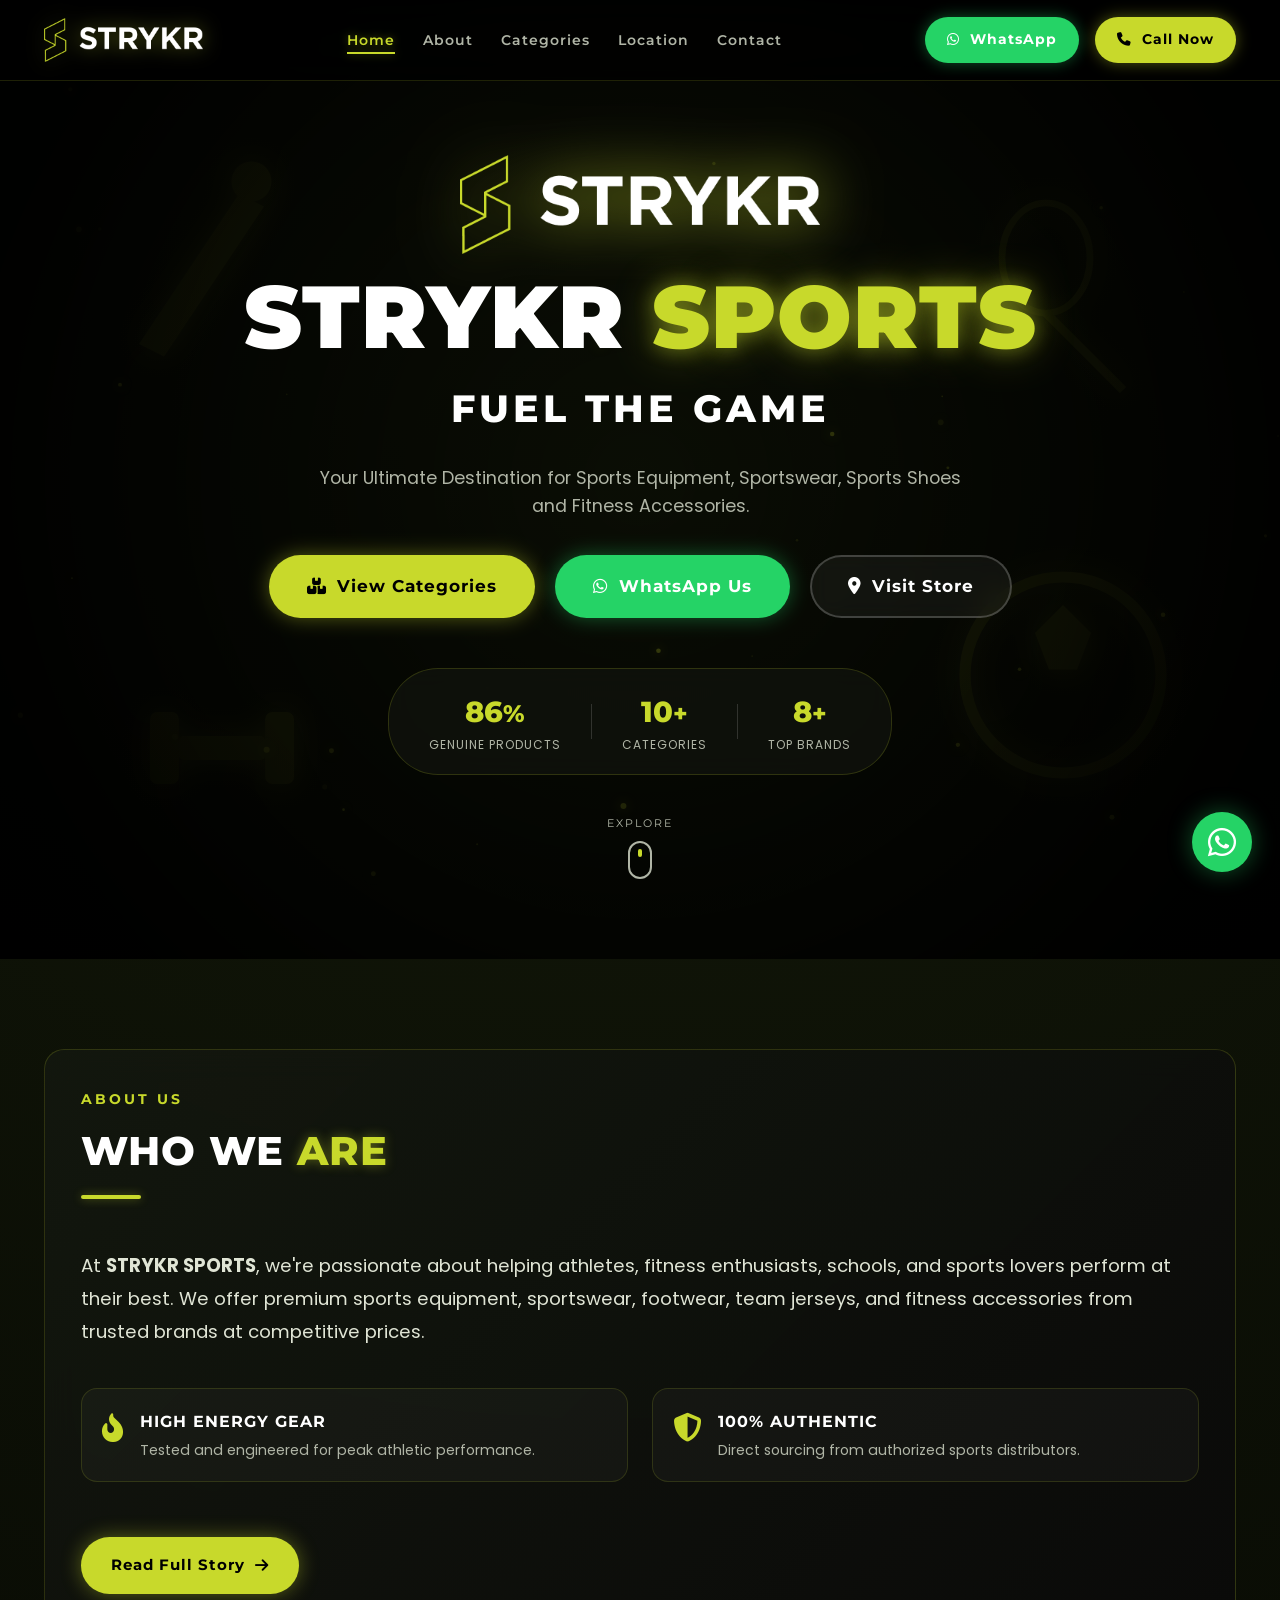
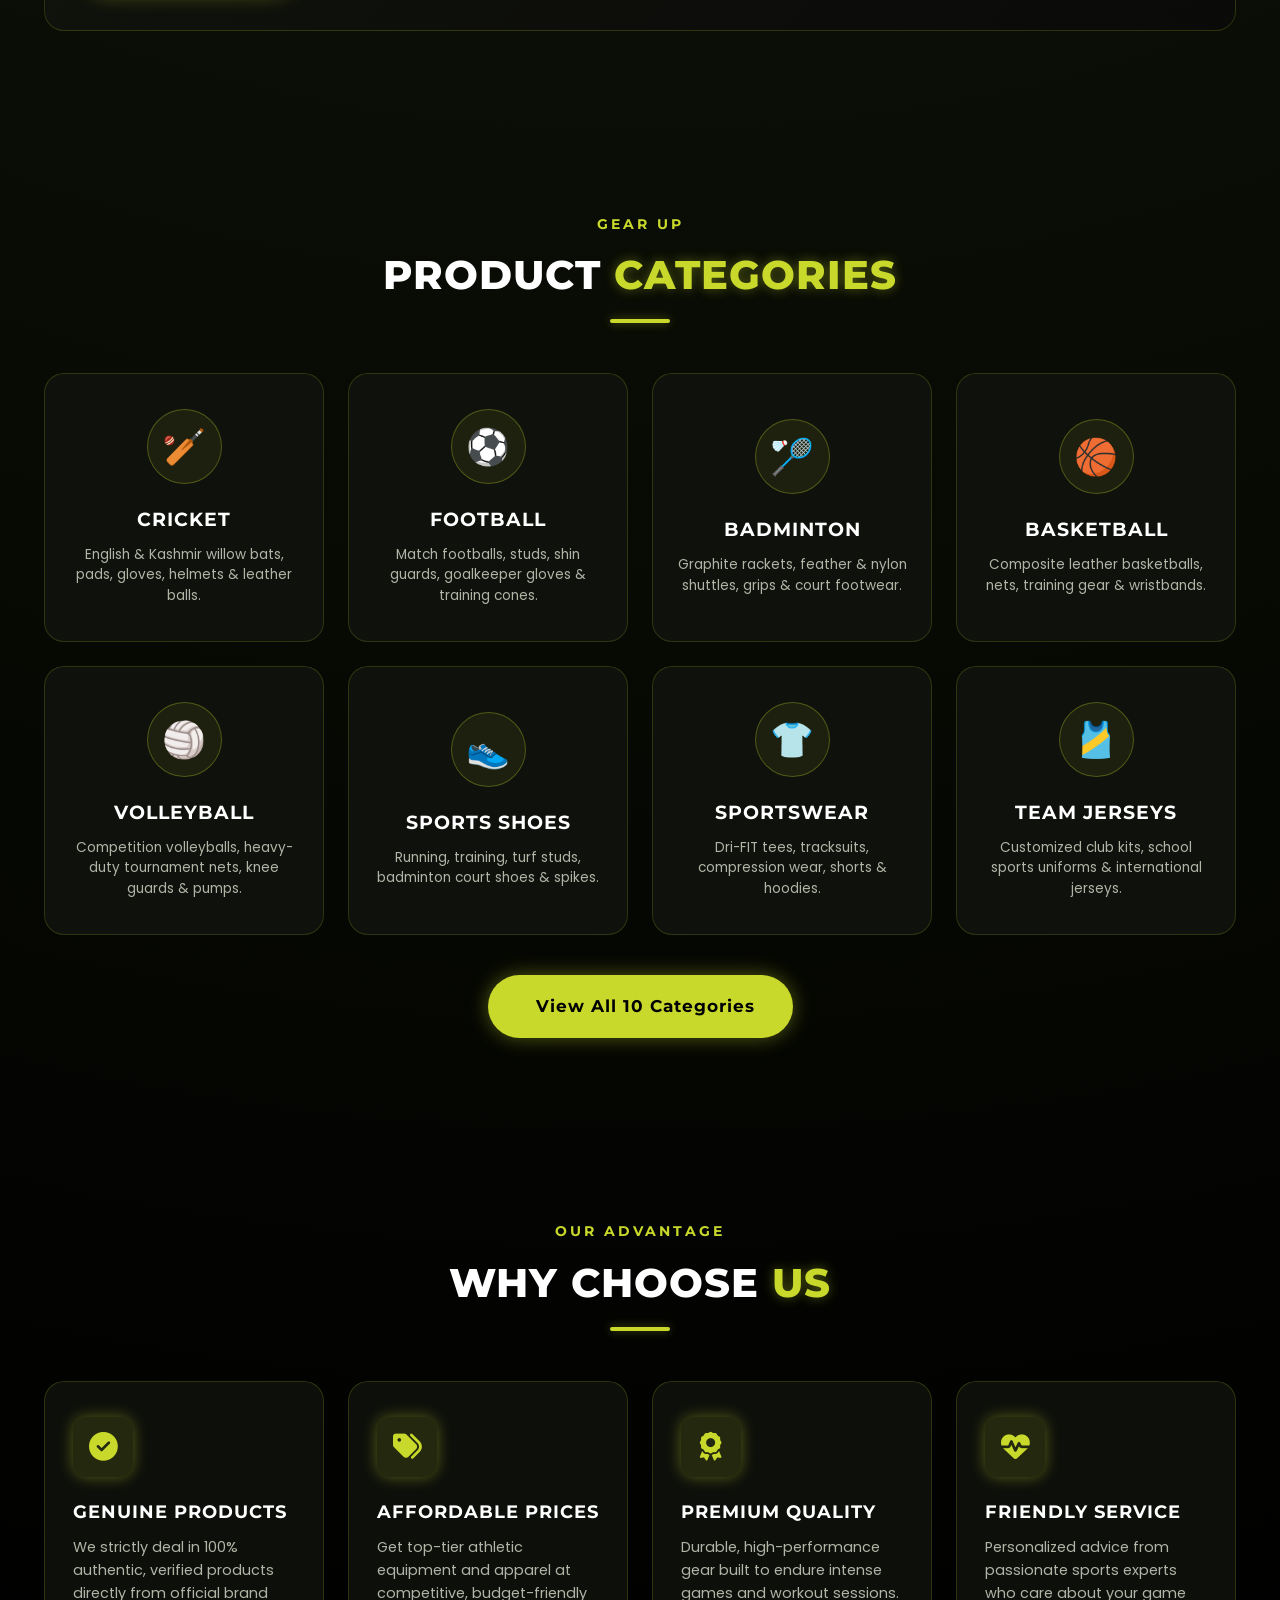
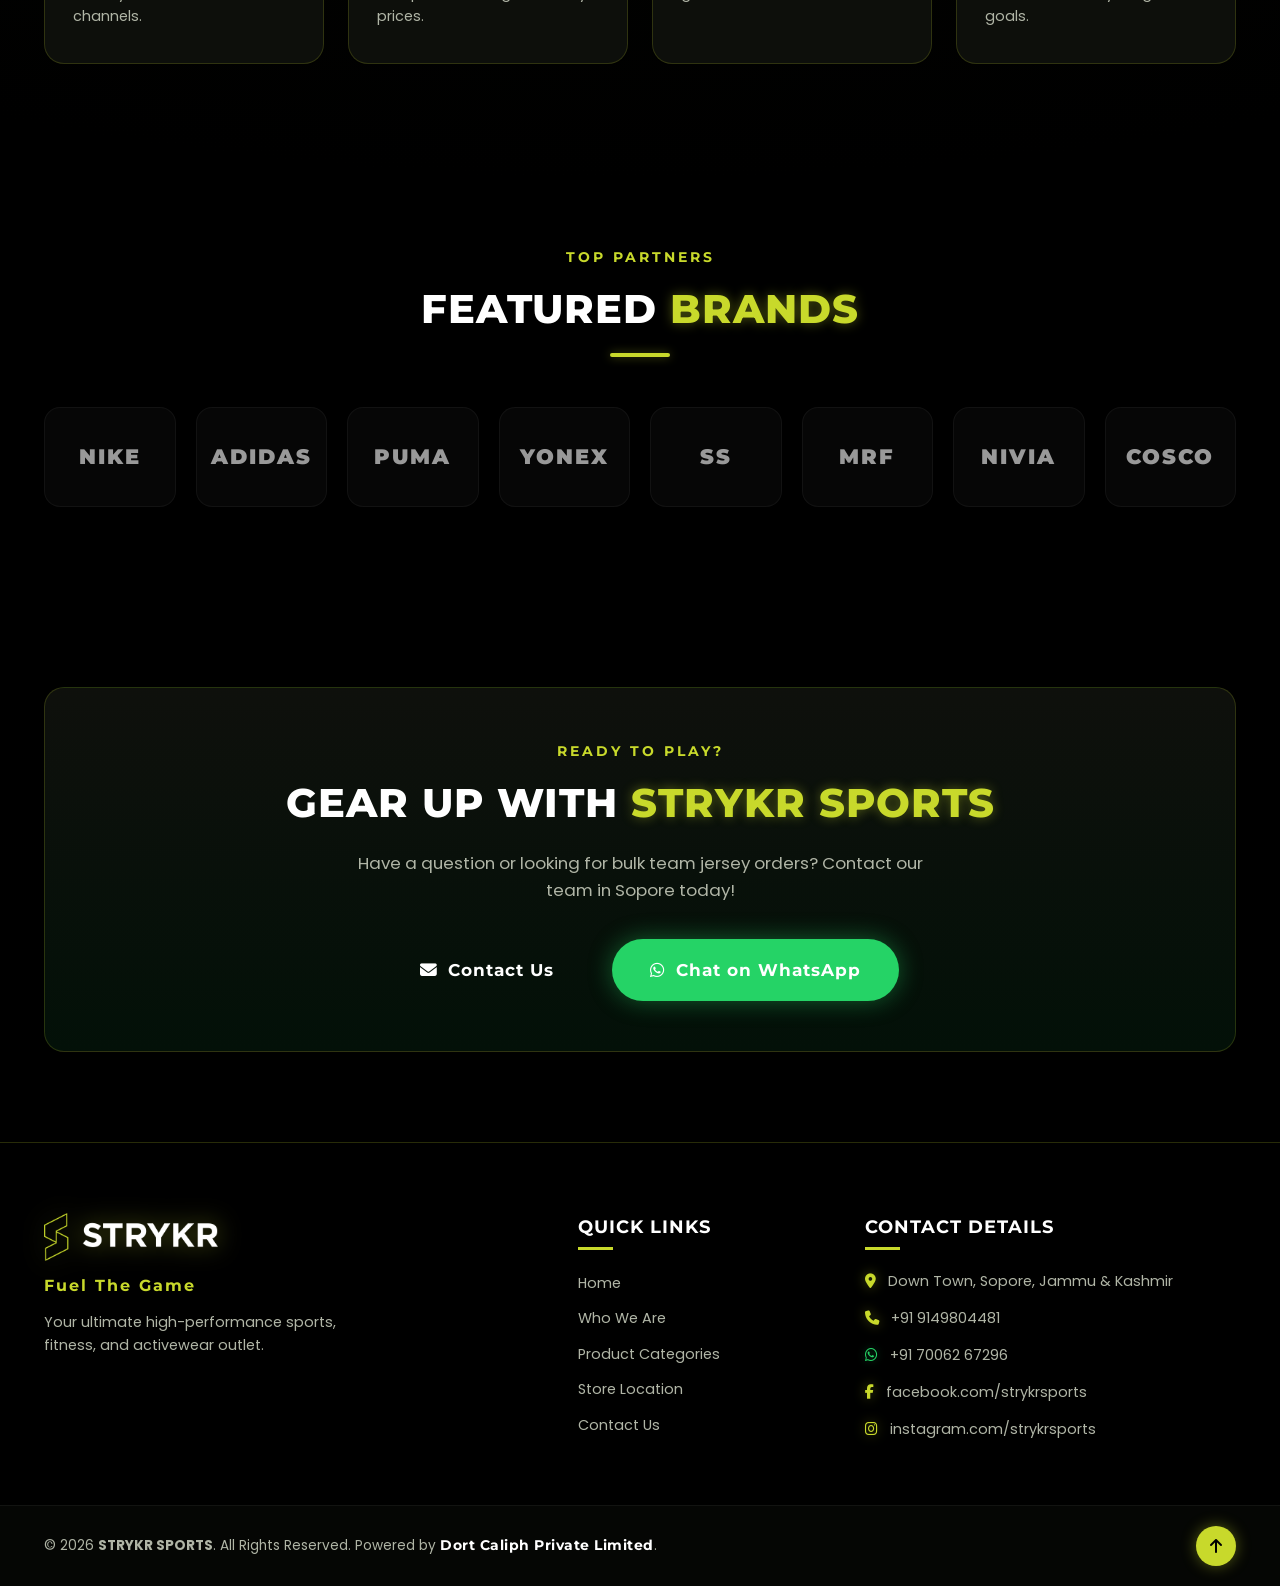
==== commit c6e54248: "Add Basketball and Volleyball categories to homepage" ====
--- a/index.html
+++ b/index.html
@@ -236,7 +236,25 @@
                         <p class="category-desc">Graphite rackets, feather & nylon shuttles, grips & court footwear.</p>
                     </a>
 
-                    <!-- 4. Sports Shoes -->
+                    <!-- 4. Basketball -->
+                    <a href="categories.html" class="glass-card category-card fade-up">
+                        <div class="category-icon-wrapper">
+                            <span class="category-emoji">🏀</span>
+                        </div>
+                        <h3 class="category-title">Basketball</h3>
+                        <p class="category-desc">Composite leather basketballs, nets, training gear & wristbands.</p>
+                    </a>
+
+                    <!-- 5. Volleyball -->
+                    <a href="categories.html" class="glass-card category-card fade-up">
+                        <div class="category-icon-wrapper">
+                            <span class="category-emoji">🏐</span>
+                        </div>
+                        <h3 class="category-title">Volleyball</h3>
+                        <p class="category-desc">Competition volleyballs, heavy-duty tournament nets, knee guards & pumps.</p>
+                    </a>
+
+                    <!-- 6. Sports Shoes -->
                     <a href="categories.html" class="glass-card category-card fade-up">
                         <div class="category-icon-wrapper">
                             <span class="category-emoji">👟</span>
@@ -245,7 +263,7 @@
                         <p class="category-desc">Running, training, turf studs, badminton court shoes & spikes.</p>
                     </a>
 
-                    <!-- 5. Sportswear -->
+                    <!-- 7. Sportswear -->
                     <a href="categories.html" class="glass-card category-card fade-up">
                         <div class="category-icon-wrapper">
                             <span class="category-emoji">👕</span>
@@ -254,7 +272,7 @@
                         <p class="category-desc">Dri-FIT tees, tracksuits, compression wear, shorts & hoodies.</p>
                     </a>
 
-                    <!-- 6. Team Jerseys -->
+                    <!-- 8. Team Jerseys -->
                     <a href="categories.html" class="glass-card category-card fade-up">
                         <div class="category-icon-wrapper">
                             <span class="category-emoji">🎽</span>
